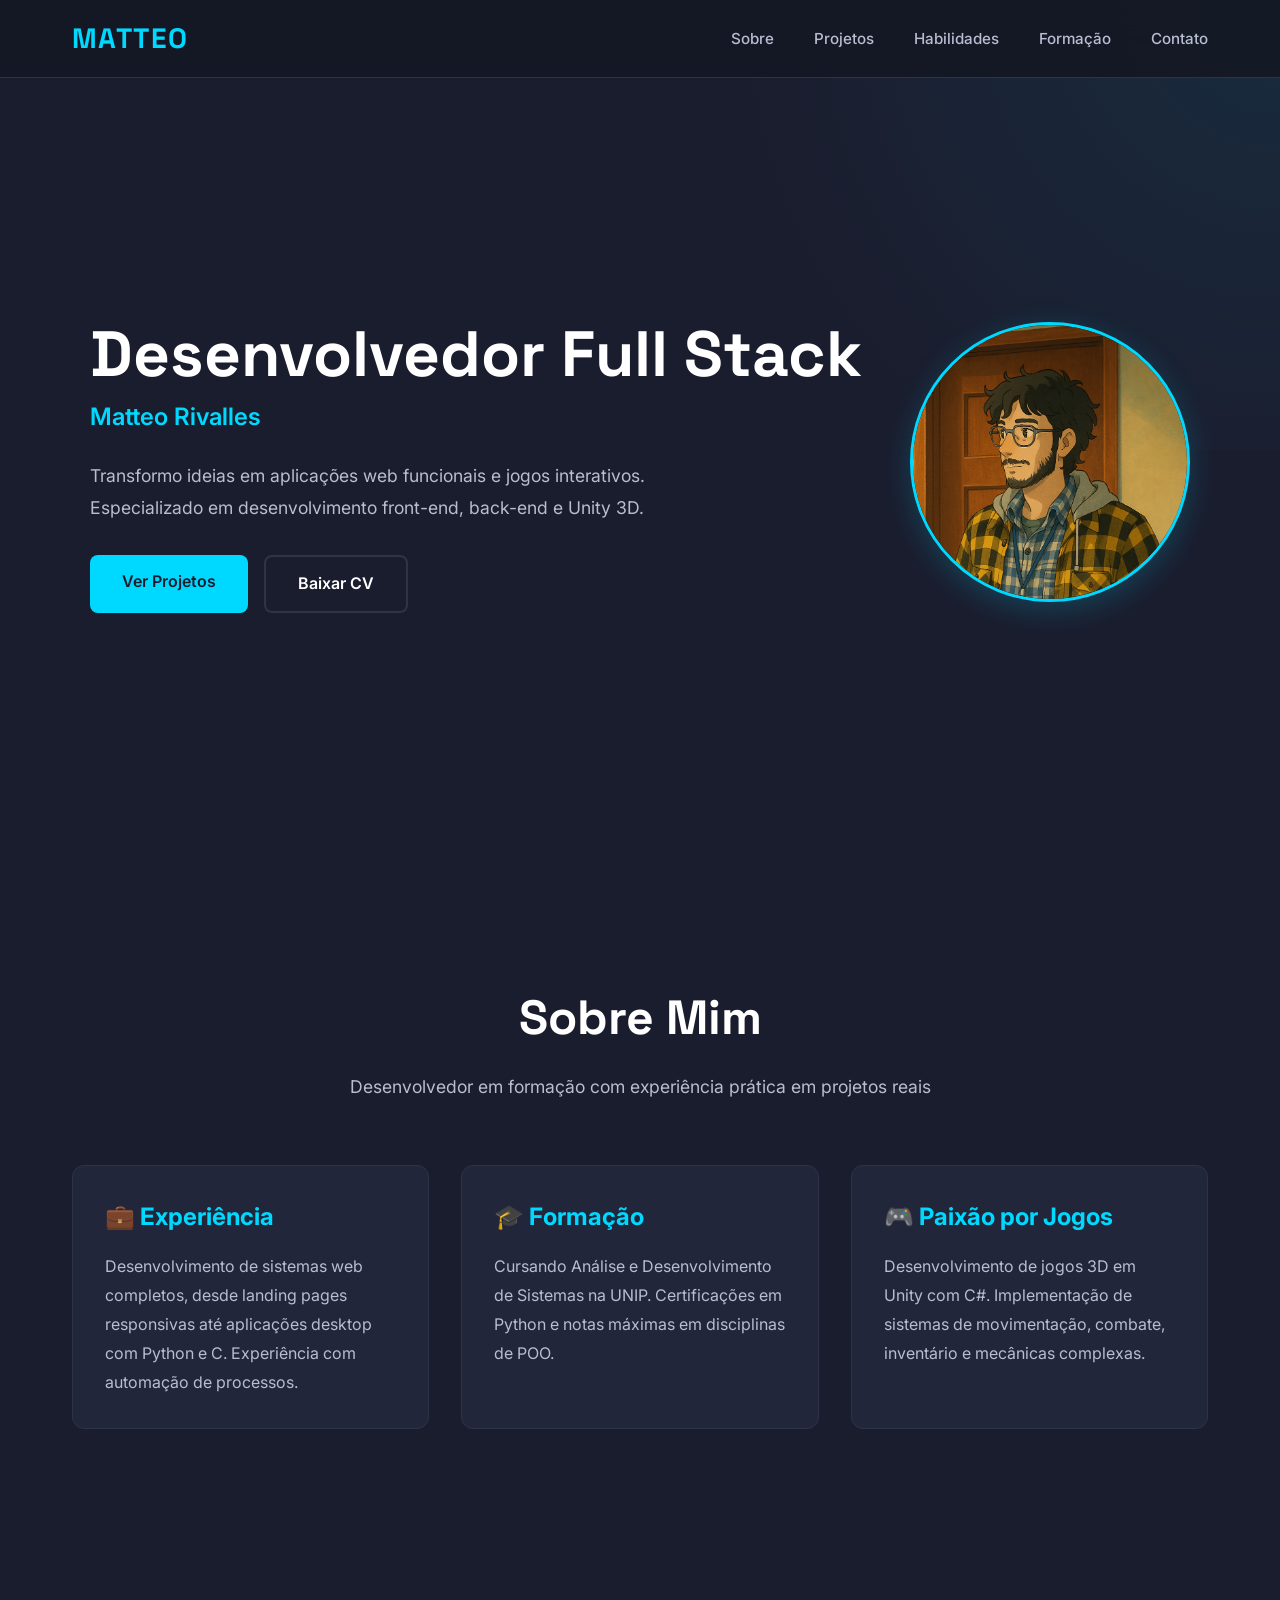
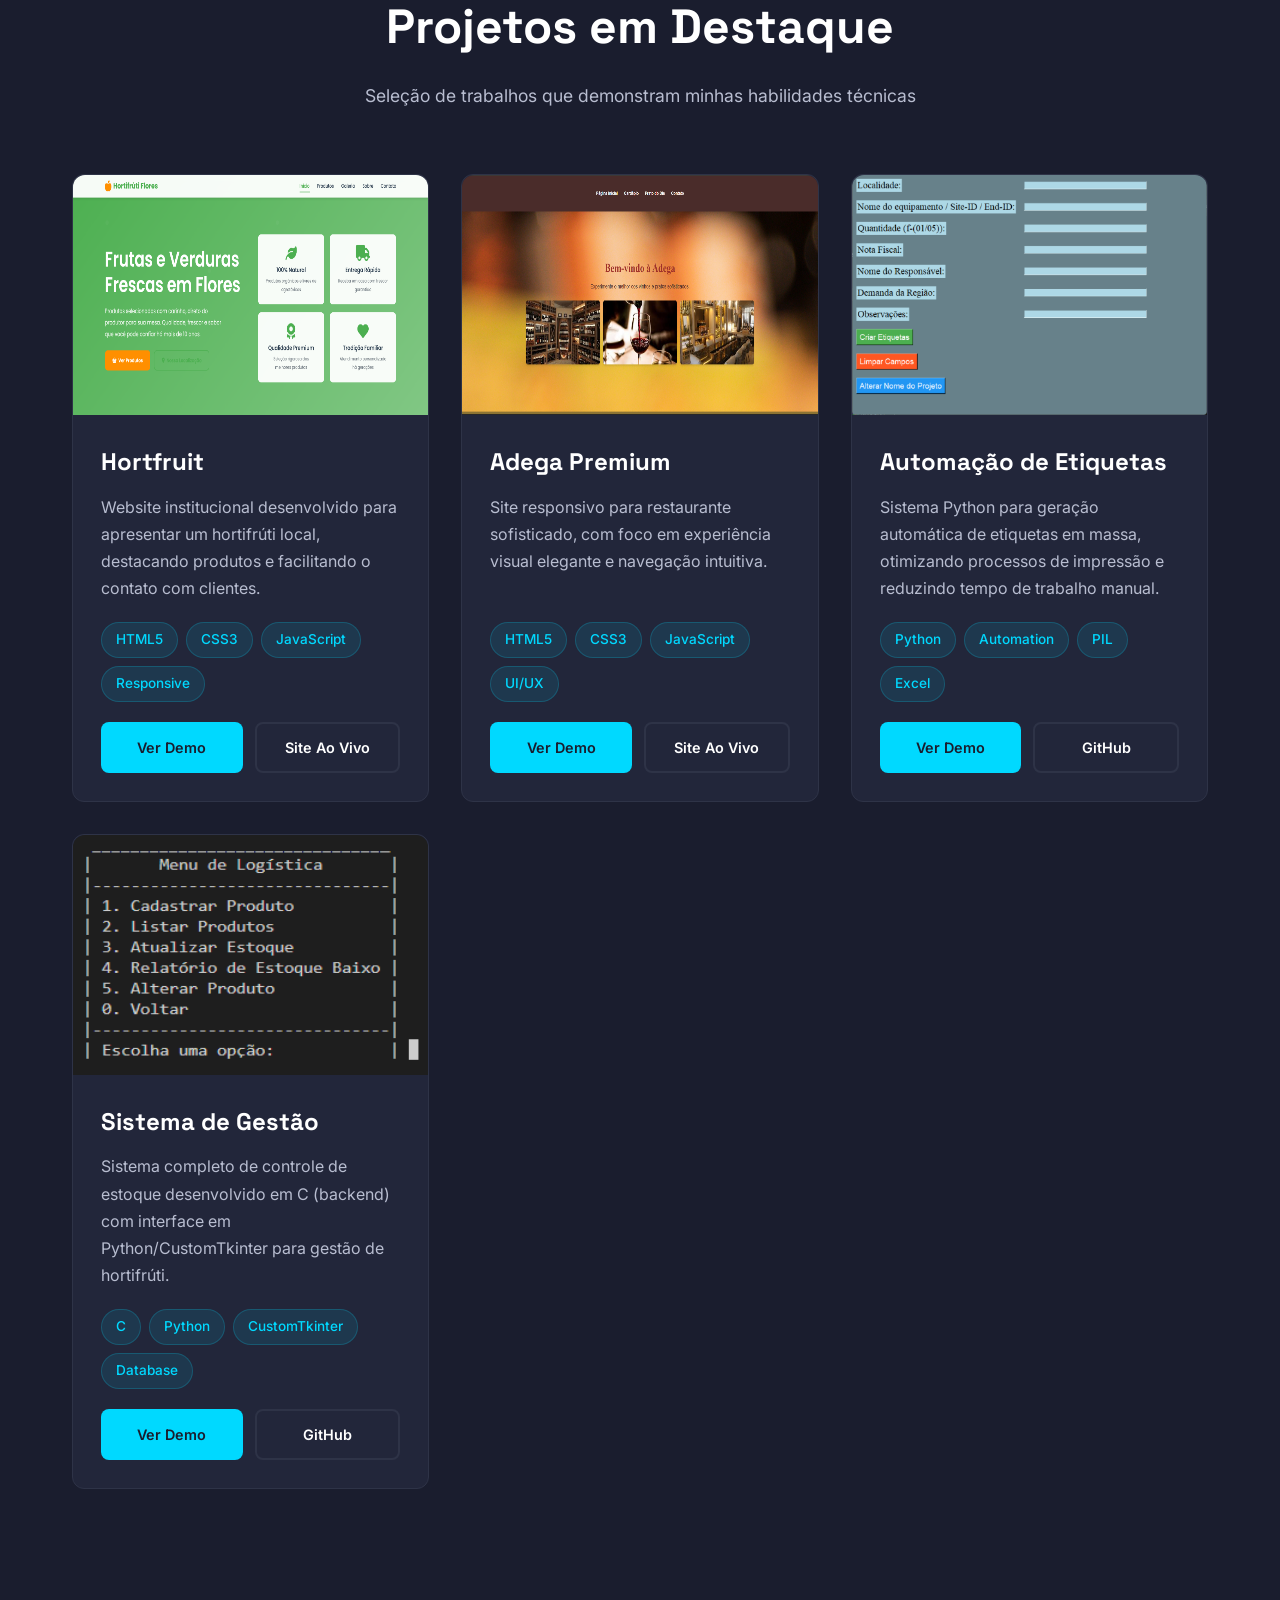
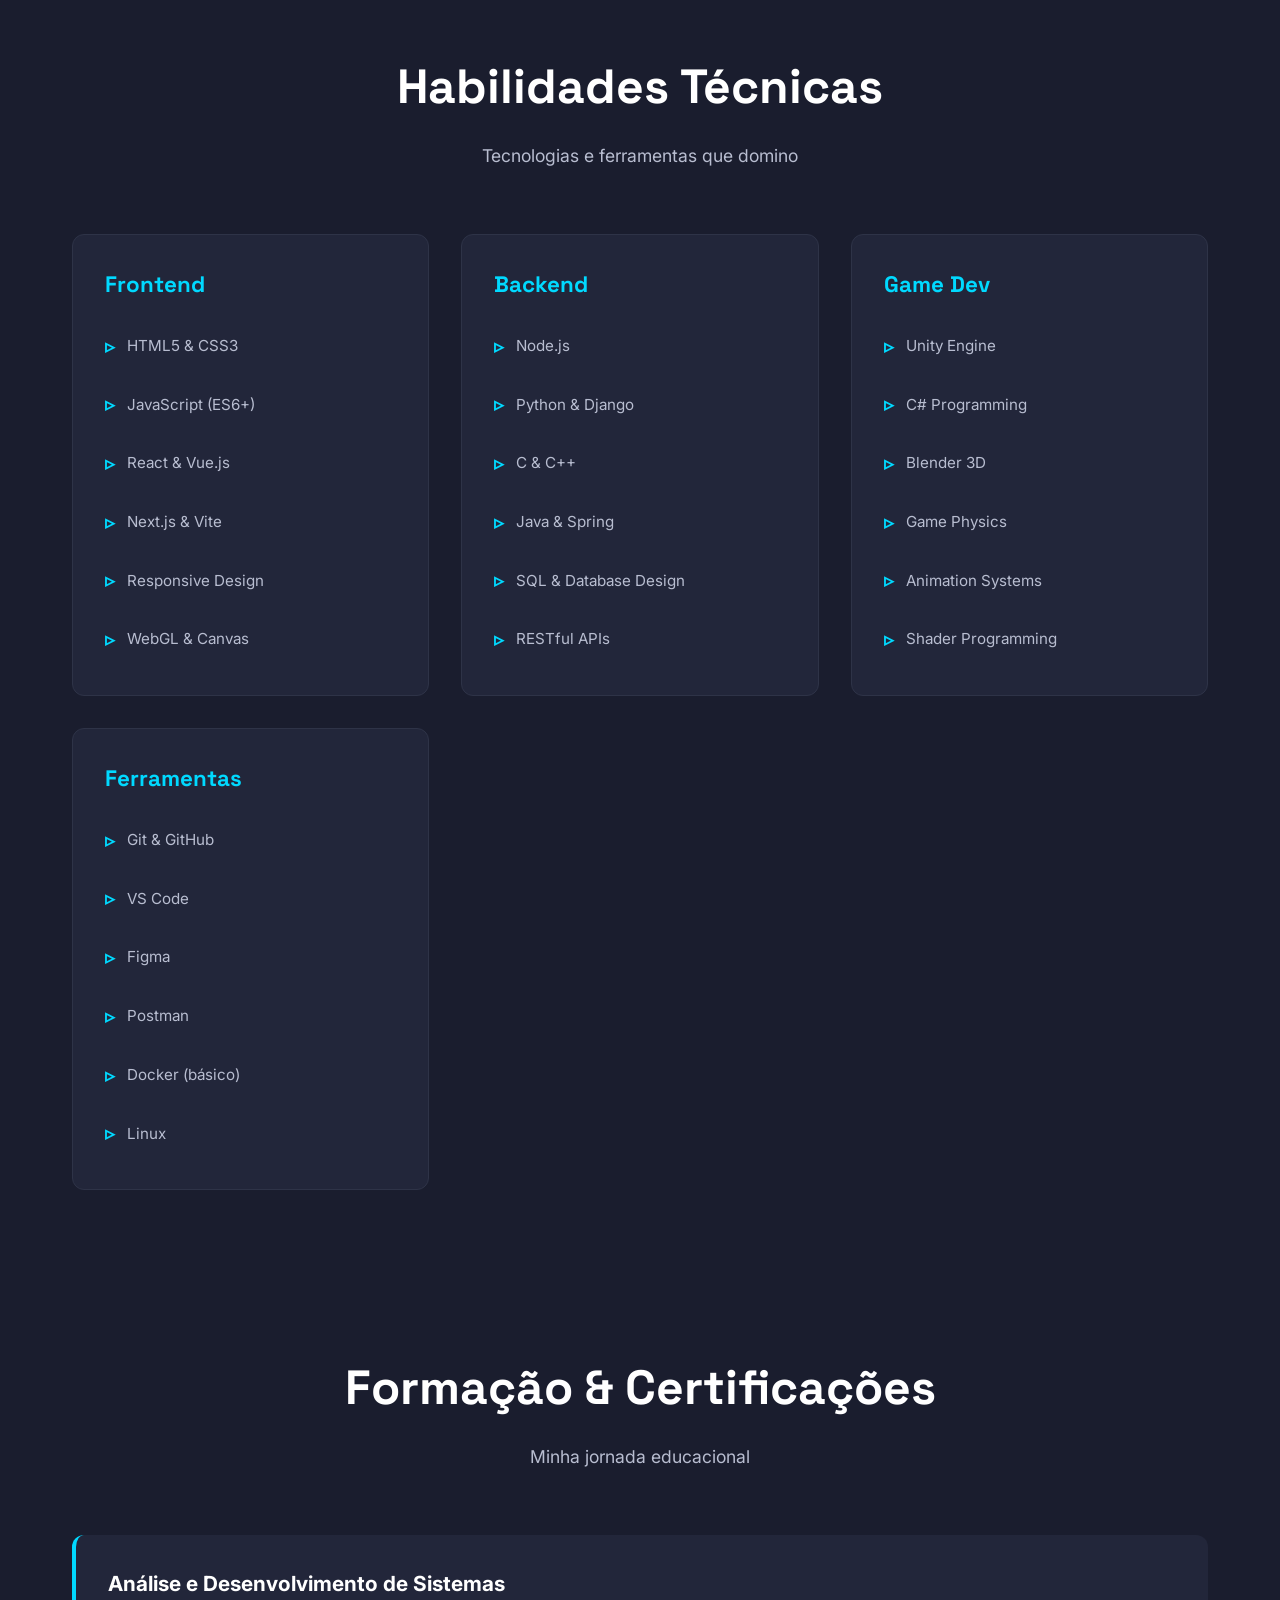
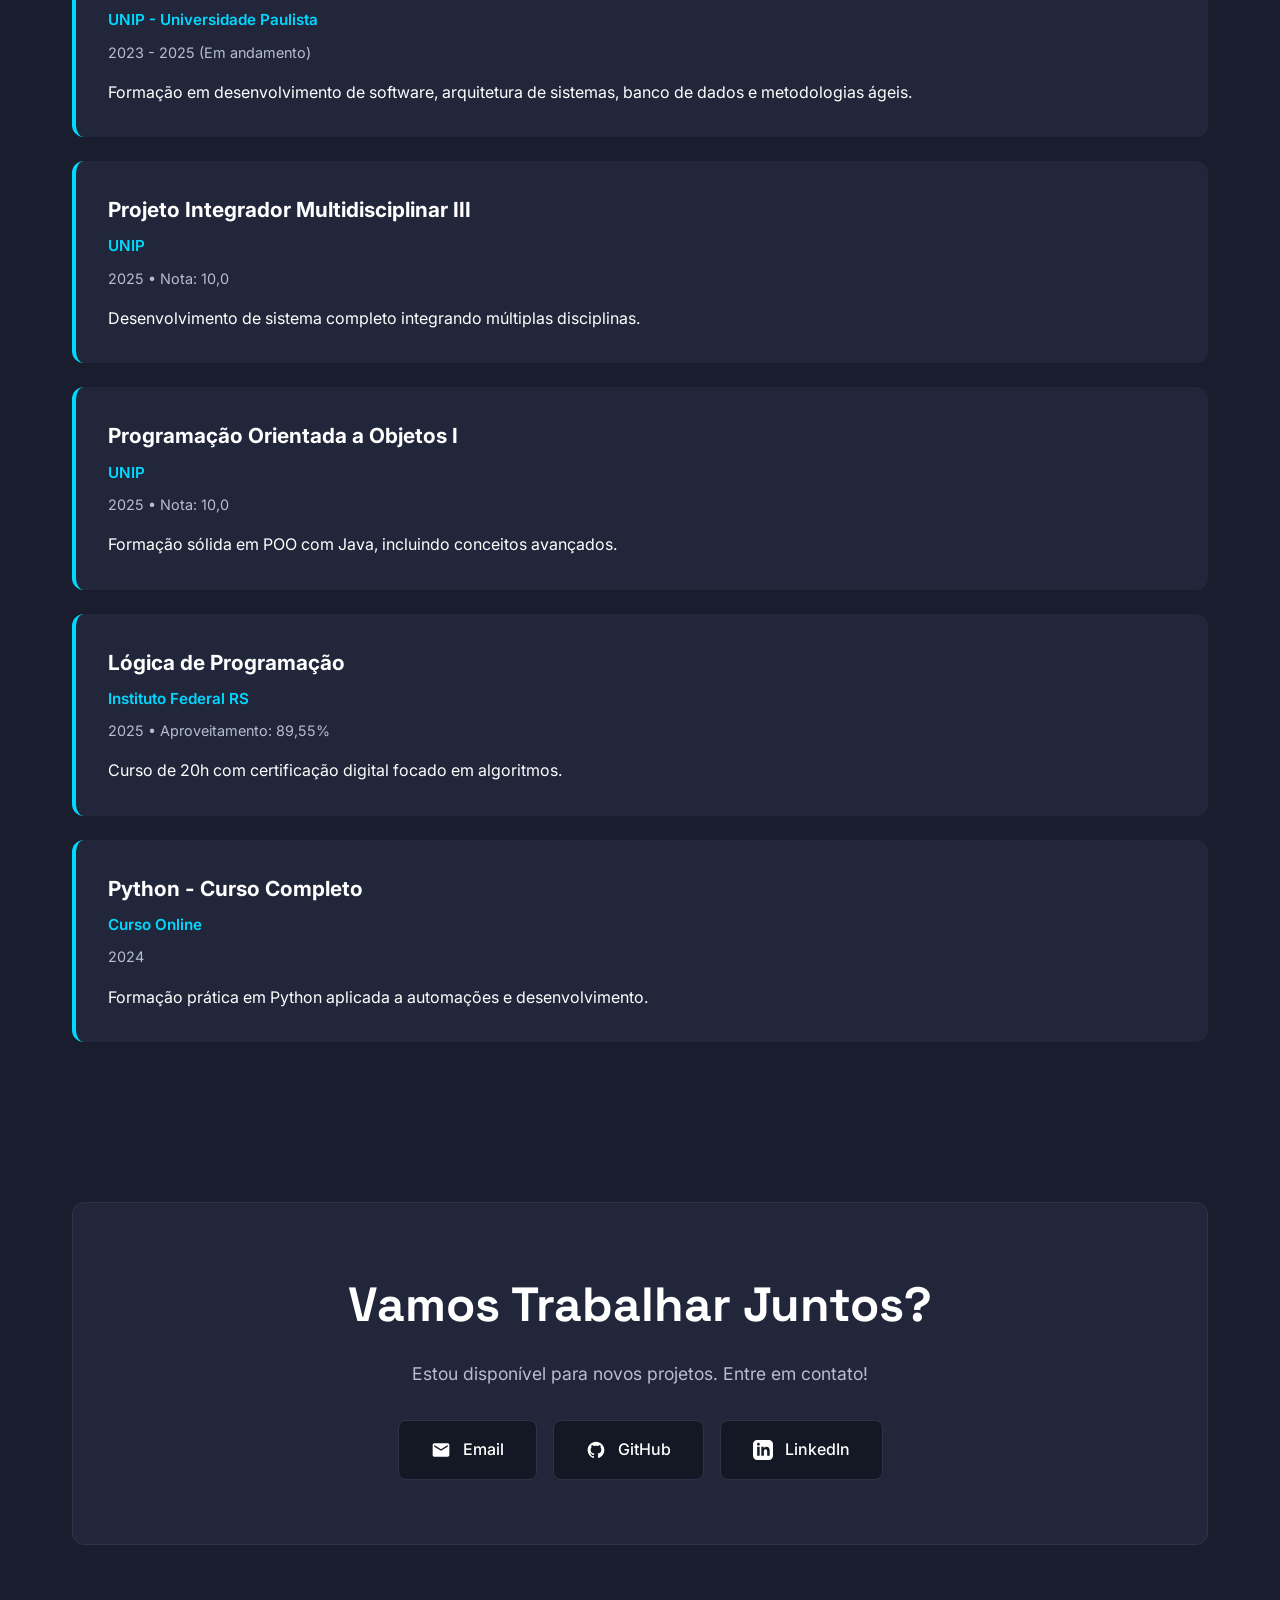
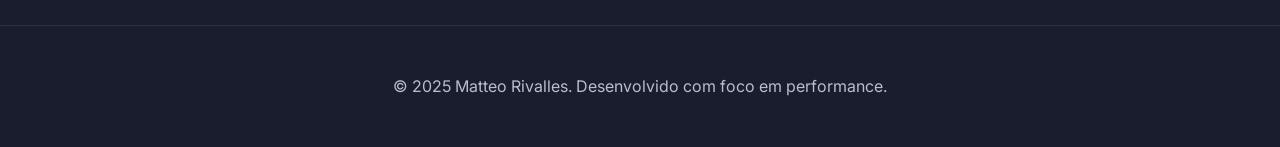
==== index-final.html @ 90902ded "Att Portfolio 1.0" ====
<!DOCTYPE html>
<html lang="pt-BR">
<head>
    <meta charset="UTF-8">
    <meta name="viewport" content="width=device-width, initial-scale=1.0">
    <meta name="description" content="Matteo Rivalles - Desenvolvedor Full Stack especializado em aplicações web e jogos Unity.">
    <title>Matteo | Portfólio</title>

    <!-- Open Graph -->
    <meta property="og:title" content="Matteo Rivalles | Portfólio">
    <meta property="og:description" content="Desenvolvedor Full Stack especializado em aplicações web e jogos Unity.">
    <meta property="og:image" content="https://srrivalles.github.io/Meu_Portfolio/foto_matt.jpg">
    <meta property="og:url" content="https://srrivalles.github.io/Meu_Portfolio/">
    <meta property="og:type" content="website">

    <!-- CSS -->
    <link rel="stylesheet" href="styles-hybrid.css">
</head>

<body>
    <!-- NAVBAR -->
    <header class="navbar">
        <div class="navbar-inner">
            <a href="#" class="logo">MATTEO</a>

            <nav>
                <ul class="nav-links">
                    <li><a href="#sobre" class="nav-link">Sobre</a></li>
                    <li><a href="#projetos" class="nav-link">Projetos</a></li>
                    <li><a href="#habilidades" class="nav-link">Habilidades</a></li>
                    <li><a href="#formacao" class="nav-link">Formação</a></li>
                    <li><a href="#contato" class="nav-link">Contato</a></li>
                </ul>
            </nav>

            <button class="menu-toggle" aria-label="Abrir menu">
                <svg viewBox="0 0 24 24">
                    <path d="M3,6H21V8H3V6M3,11H21V13H3V11M3,16H21V18H3V16Z" fill="currentColor"/>
                </svg>
            </button>
        </div>
    </header>

    <!-- HERO -->
    <section class="hero">
        <div class="hero-content">
            <div class="hero-text">
                <h1>Desenvolvedor Full Stack</h1>
                <p class="hero-subtitle">Matteo Rivalles</p>
                <p class="hero-description">
                    Transformo ideias em aplicações web funcionais e jogos interativos. 
                    Especializado em desenvolvimento front-end, back-end e Unity 3D.
                </p>
                <div class="hero-buttons">
                    <a href="#projetos" class="btn btn-primary">Ver Projetos</a>
                    <a href="./Curriculo-Matteo-Dev-Web.pdf" download class="btn btn-secondary">Baixar CV</a>
                </div>
            </div>
            <div class="hero-image">
                <img src="./SG-IMG-MATTEO.png" alt="Matteo Rivalles">
            </div>
        </div>
    </section>

    <!-- SOBRE -->
    <section id="sobre" class="section">
        <div class="section-header">
            <h2 class="section-title">Sobre Mim</h2>
            <p class="section-subtitle">
                Desenvolvedor em formação com experiência prática em projetos reais
            </p>
        </div>

        <div class="about-content">
            <div class="about-card reveal">
                <h3>💼 Experiência</h3>
                <p>
                    Desenvolvimento de sistemas web completos, desde landing pages responsivas 
                    até aplicações desktop com Python e C. Experiência com automação de processos.
                </p>
            </div>

            <div class="about-card reveal">
                <h3>🎓 Formação</h3>
                <p>
                    Cursando Análise e Desenvolvimento de Sistemas na UNIP. 
                    Certificações em Python e notas máximas em disciplinas de POO.
                </p>
            </div>

            <div class="about-card reveal">
                <h3>🎮 Paixão por Jogos</h3>
                <p>
                    Desenvolvimento de jogos 3D em Unity com C#. Implementação de sistemas de 
                    movimentação, combate, inventário e mecânicas complexas.
                </p>
            </div>
        </div>
    </section>

    <!-- PROJETOS -->
    <section id="projetos" class="section">
        <div class="section-header">
            <h2 class="section-title">Projetos em Destaque</h2>
            <p class="section-subtitle">
                Seleção de trabalhos que demonstram minhas habilidades técnicas
            </p>
        </div>

        <div class="bento-grid">
            <!-- Projeto 1: Hortfruit -->
            <article class="project-card reveal">
                <div class="project-preview">
                    <img src="Modelo_Hortfruit.png" alt="Preview Hortfruit">
                </div>
                <div class="project-info">
                    <h3 class="project-title">Hortfruit</h3>
                    <p class="project-description">
                        Website institucional desenvolvido para apresentar um hortifrúti local, 
                        destacando produtos e facilitando o contato com clientes.
                    </p>
                    <div class="project-tags">
                        <span class="tag">HTML5</span>
                        <span class="tag">CSS3</span>
                        <span class="tag">JavaScript</span>
                        <span class="tag">Responsive</span>
                    </div>
                    <div class="project-links">
                        <button class="btn btn-primary preview-button" data-video="hortfruit-preview.mp4">
                            Ver Demo
                        </button>
                        <a href="https://srrivalles.github.io/Site-para-hortfruit/index.html" 
                           target="_blank" class="btn btn-secondary">
                            Site Ao Vivo
                        </a>
                    </div>
                </div>
            </article>

            <!-- Projeto 2: Adega -->
            <article class="project-card reveal">
                <div class="project-preview">
                    <img src="./Modelo_Adega.png" alt="Preview Adega">
                </div>
                <div class="project-info">
                    <h3 class="project-title">Adega Premium</h3>
                    <p class="project-description">
                        Site responsivo para restaurante sofisticado, com foco em experiência 
                        visual elegante e navegação intuitiva.
                    </p>
                    <div class="project-tags">
                        <span class="tag">HTML5</span>
                        <span class="tag">CSS3</span>
                        <span class="tag">JavaScript</span>
                        <span class="tag">UI/UX</span>
                    </div>
                    <div class="project-links">
                        <button class="btn btn-primary preview-button" data-video="adega-preview.mp4">
                            Ver Demo
                        </button>
                        <a href="https://srrivalles.github.io/Site-de-Adega/" 
                           target="_blank" class="btn btn-secondary">
                            Site Ao Vivo
                        </a>
                    </div>
                </div>
            </article>

            <!-- Projeto 3: Automação -->
            <article class="project-card reveal">
                <div class="project-preview">
                    <img src="./Modelo_Teste.png" alt="Preview Automação">
                </div>
                <div class="project-info">
                    <h3 class="project-title">Automação de Etiquetas</h3>
                    <p class="project-description">
                        Sistema Python para geração automática de etiquetas em massa, 
                        otimizando processos de impressão e reduzindo tempo de trabalho manual.
                    </p>
                    <div class="project-tags">
                        <span class="tag">Python</span>
                        <span class="tag">Automation</span>
                        <span class="tag">PIL</span>
                        <span class="tag">Excel</span>
                    </div>
                    <div class="project-links">
                        <button class="btn btn-primary preview-button" data-video="automacao-etiquetas.mp4">
                            Ver Demo
                        </button>
                        <a href="https://github.com/Srrivalles/Automacao_Etiqueitas" 
                           target="_blank" class="btn btn-secondary">
                            GitHub
                        </a>
                    </div>
                </div>
            </article>

            <!-- Projeto 4: Sistema -->
            <article class="project-card reveal">
                <div class="project-preview">
                    <img src="./Foto_Menu_Logistica.png" alt="Preview Sistema">
                </div>
                <div class="project-info">
                    <h3 class="project-title">Sistema de Gestão</h3>
                    <p class="project-description">
                        Sistema completo de controle de estoque desenvolvido em C (backend) 
                        com interface em Python/CustomTkinter para gestão de hortifrúti.
                    </p>
                    <div class="project-tags">
                        <span class="tag">C</span>
                        <span class="tag">Python</span>
                        <span class="tag">CustomTkinter</span>
                        <span class="tag">Database</span>
                    </div>
                    <div class="project-links">
                        <button class="btn btn-primary preview-button" data-video="sistema-hortfruit.mp4">
                            Ver Demo
                        </button>
                        <a href="https://github.com/Srrivalles/Pim-02" 
                           target="_blank" class="btn btn-secondary">
                            GitHub
                        </a>
                    </div>
                </div>
            </article>
        </div>
    </section>

    <!-- HABILIDADES -->
    <section id="habilidades" class="section">
        <div class="section-header">
            <h2 class="section-title">Habilidades Técnicas</h2>
            <p class="section-subtitle">
                Tecnologias e ferramentas que domino
            </p>
        </div>

        <div class="skills-grid">
            <div class="skill-card reveal">
                <h3>Frontend</h3>
                <ul class="skill-list">
                    <li>HTML5 & CSS3</li>
                    <li>JavaScript (ES6+)</li>
                    <li>React & Vue.js</li>
                    <li>Next.js & Vite</li>
                    <li>Responsive Design</li>
                    <li>WebGL & Canvas</li>
                </ul>
            </div>

            <div class="skill-card reveal">
                <h3>Backend</h3>
                <ul class="skill-list">
                    <li>Node.js</li>
                    <li>Python & Django</li>
                    <li>C & C++</li>
                    <li>Java & Spring</li>
                    <li>SQL & Database Design</li>
                    <li>RESTful APIs</li>
                </ul>
            </div>

            <div class="skill-card reveal">
                <h3>Game Dev</h3>
                <ul class="skill-list">
                    <li>Unity Engine</li>
                    <li>C# Programming</li>
                    <li>Blender 3D</li>
                    <li>Game Physics</li>
                    <li>Animation Systems</li>
                    <li>Shader Programming</li>
                </ul>
            </div>

            <div class="skill-card reveal">
                <h3>Ferramentas</h3>
                <ul class="skill-list">
                    <li>Git & GitHub</li>
                    <li>VS Code</li>
                    <li>Figma</li>
                    <li>Postman</li>
                    <li>Docker (básico)</li>
                    <li>Linux</li>
                </ul>
            </div>
        </div>
    </section>

    <!-- FORMAÇÃO -->
    <section id="formacao" class="section">
        <div class="section-header">
            <h2 class="section-title">Formação & Certificações</h2>
            <p class="section-subtitle">
                Minha jornada educacional
            </p>
        </div>

        <div class="timeline">
            <div class="timeline-item reveal">
                <h3>Análise e Desenvolvimento de Sistemas</h3>
                <p class="timeline-meta">UNIP - Universidade Paulista</p>
                <p class="timeline-date">2023 - 2025 (Em andamento)</p>
                <p>
                    Formação em desenvolvimento de software, arquitetura de sistemas, 
                    banco de dados e metodologias ágeis.
                </p>
            </div>

            <div class="timeline-item reveal">
                <h3>Projeto Integrador Multidisciplinar III</h3>
                <p class="timeline-meta">UNIP</p>
                <p class="timeline-date">2025 • Nota: 10,0</p>
                <p>
                    Desenvolvimento de sistema completo integrando múltiplas disciplinas.
                </p>
            </div>

            <div class="timeline-item reveal">
                <h3>Programação Orientada a Objetos I</h3>
                <p class="timeline-meta">UNIP</p>
                <p class="timeline-date">2025 • Nota: 10,0</p>
                <p>
                    Formação sólida em POO com Java, incluindo conceitos avançados.
                </p>
            </div>

            <div class="timeline-item reveal">
                <h3>Lógica de Programação</h3>
                <p class="timeline-meta">Instituto Federal RS</p>
                <p class="timeline-date">2025 • Aproveitamento: 89,55%</p>
                <p>
                    Curso de 20h com certificação digital focado em algoritmos.
                </p>
            </div>

            <div class="timeline-item reveal">
                <h3>Python - Curso Completo</h3>
                <p class="timeline-meta">Curso Online</p>
                <p class="timeline-date">2024</p>
                <p>
                    Formação prática em Python aplicada a automações e desenvolvimento.
                </p>
            </div>
        </div>
    </section>

    <!-- CONTATO -->
    <section id="contato" class="section">
        <div class="contact-section">
            <h2 class="section-title">Vamos Trabalhar Juntos?</h2>
            <p class="section-subtitle">
                Estou disponível para novos projetos. Entre em contato!
            </p>

            <div class="contact-links">
                <a href="mailto:matheuslimaandrade2102@gmail.com" class="contact-link">
                    <svg class="contact-icon" viewBox="0 0 24 24">
                        <path d="M20 4H4c-1.1 0-1.99.9-1.99 2L2 18c0 1.1.9 2 2 2h16c1.1 0 2-.9 2-2V6c0-1.1-.9-2-2-2zm0 4l-8 5-8-5V6l8 5 8-5v2z" fill="currentColor"/>
                    </svg>
                    Email
                </a>

                <a href="https://github.com/Srrivalles" target="_blank" class="contact-link">
                    <svg class="contact-icon" viewBox="0 0 24 24">
                        <path d="M12 2C6.477 2 2 6.477 2 12c0 4.418 2.865 8.166 6.839 9.489.5.092.682-.217.682-.482 0-.237-.008-.866-.013-1.699-2.782.603-3.369-1.342-3.369-1.342-.454-1.158-1.11-1.466-1.11-1.466-.908-.62.069-.608.069-.608 1.003.07 1.531 1.032 1.531 1.032.892 1.53 2.341 1.088 2.91.832.092-.647.35-1.088.636-1.338-2.22-.253-4.555-1.11-4.555-4.943 0-1.091.39-1.984 1.032-2.682-.103-.253-.447-1.27.098-2.646 0 0 .84-.269 2.75 1.026A9.564 9.564 0 0112 6.844c.85.004 1.705.115 2.504.337 1.909-1.295 2.747-1.026 2.747-1.026.547 1.376.203 2.394.1 2.646.642.698 1.03 1.591 1.03 2.682 0 3.842-2.337 4.687-4.565 4.93.359.309.678.919.678 1.852 0 1.335-.012 2.415-.012 2.741 0 .267.18.577.688.48C19.137 20.164 22 16.418 22 12c0-5.523-4.477-10-10-10z" fill="currentColor"/>
                    </svg>
                    GitHub
                </a>

                <a href="https://www.linkedin.com/in/matheus-andrade-835761174/" target="_blank" class="contact-link">
                    <svg class="contact-icon" viewBox="0 0 24 24">
                        <path d="M19 0H5a5 5 0 00-5 5v14a5 5 0 005 5h14a5 5 0 005-5V5a5 5 0 00-5-5zM8 19H5V8h3v11zM6.5 6.732c-.966 0-1.75-.79-1.75-1.764s.784-1.764 1.75-1.764 1.75.79 1.75 1.764-.784 1.764-1.75 1.764zM20 19h-3v-5.604c0-3.368-4-3.113-4 0V19h-3V8h3v1.765c1.396-2.586 7-2.777 7 2.476V19z" fill="currentColor"/>
                    </svg>
                    LinkedIn
                </a>
            </div>
        </div>
    </section>

    <!-- FOOTER -->
    <footer>
        <p>&copy; 2025 Matteo Rivalles. Desenvolvido com foco em performance.</p>
    </footer>

    <!-- BACK TO TOP -->
    <button id="back-to-top" aria-label="Voltar ao topo">↑</button>

    <!-- JAVASCRIPT -->
    <script src="script-simple.js"></script>
</body>
</html>
---- styles-hybrid.css ----
/* =================================
   PORTFÓLIO HÍBRIDO - DESIGN MELHORADO
   Mantém o dark theme mas modernizado
   ================================= */

@import url('https://fonts.googleapis.com/css2?family=Inter:wght@300;400;500;600;700;800;900&family=Space+Grotesk:wght@400;500;600;700&display=swap');

/* ==== VARIÁVEIS ==== */
:root {
  /* Cores - Dark Theme Moderno */
  --clr-bg-primary: #1a1d2e;
  --clr-bg-secondary: #141824;
  --clr-bg-card: #22263a;
  --clr-text-primary: #FFFFFF;
  --clr-text-secondary: #B8BDD0;
  --clr-accent: #00D9FF;
  --clr-accent-hover: #00B8D9;
  --clr-accent-alt: #FF1D8E;
  --clr-border: #2e3347;
  
  /* Tipografia */
  --font-main: 'Inter', -apple-system, sans-serif;
  --font-display: 'Space Grotesk', sans-serif;
  
  /* Espaçamento */
  --spacing-xs: 0.5rem;
  --spacing-sm: 1rem;
  --spacing-md: 2rem;
  --spacing-lg: 3rem;
  --spacing-xl: 4rem;
  
  /* Outros */
  --radius: 12px;
  --radius-sm: 8px;
  --transition: all 0.3s cubic-bezier(0.4, 0, 0.2, 1);
  --max-width: 1200px;
}

/* ==== RESET ==== */
* {
  margin: 0;
  padding: 0;
  box-sizing: border-box;
}

html {
  scroll-behavior: smooth;
  scroll-padding-top: 80px;
}

body {
  font-family: var(--font-main);
  background: var(--clr-bg-primary);
  color: var(--clr-text-primary);
  line-height: 1.6;
  overflow-x: hidden;
  -webkit-font-smoothing: antialiased;
}

/* ==== NAVBAR ==== */
.navbar {
  position: fixed;
  top: 0;
  width: 100%;
  background: rgba(20, 24, 36, 0.9);
  backdrop-filter: blur(20px);
  border-bottom: 1px solid var(--clr-border);
  z-index: 1000;
  transition: var(--transition);
}

.navbar.scrolled {
  background: rgba(20, 24, 36, 0.98);
  box-shadow: 0 4px 30px rgba(0, 0, 0, 0.3);
}

.navbar-inner {
  max-width: var(--max-width);
  margin: 0 auto;
  padding: 1rem 2rem;
  display: flex;
  justify-content: space-between;
  align-items: center;
}

.logo {
  font-family: var(--font-display);
  font-size: 1.75rem;
  font-weight: 800;
  text-decoration: none;
  color: var(--clr-accent);
  letter-spacing: 0.05em;
  transition: var(--transition);
}

.logo:hover {
  text-shadow: 0 0 20px rgba(0, 217, 255, 0.5);
}

.nav-links {
  display: flex;
  gap: 2.5rem;
  list-style: none;
}

.nav-link {
  text-decoration: none;
  color: var(--clr-text-secondary);
  font-weight: 500;
  font-size: 0.95rem;
  transition: var(--transition);
  position: relative;
}

.nav-link::after {
  content: '';
  position: absolute;
  bottom: -4px;
  left: 0;
  width: 0;
  height: 2px;
  background: var(--clr-accent);
  transition: var(--transition);
}

.nav-link:hover {
  color: var(--clr-text-primary);
}

.nav-link:hover::after {
  width: 100%;
}

.menu-toggle {
  display: none;
  background: none;
  border: none;
  cursor: pointer;
  padding: 0.5rem;
}

.menu-toggle svg {
  width: 28px;
  height: 28px;
  fill: var(--clr-text-primary);
}

/* ==== HERO ==== */
.hero {
  min-height: 100vh;
  display: flex;
  align-items: center;
  justify-content: center;
  padding: 6rem 2rem 4rem;
  position: relative;
  overflow: hidden;
}

/* Efeito de fundo sutil */
.hero::before {
  content: '';
  position: absolute;
  top: -50%;
  right: -50%;
  width: 100%;
  height: 100%;
  background: radial-gradient(circle, rgba(0, 217, 255, 0.08) 0%, transparent 70%);
  animation: pulse 8s ease-in-out infinite;
}

@keyframes pulse {
  0%, 100% { transform: scale(1); opacity: 0.5; }
  50% { transform: scale(1.1); opacity: 0.3; }
}

.hero-content {
  max-width: var(--max-width);
  display: grid;
  grid-template-columns: 1fr 280px;
  gap: 3rem;
  align-items: center;
  position: relative;
  z-index: 1;
}

.hero-text h1 {
  font-size: clamp(2.5rem, 5vw, 4.5rem);
  margin-bottom: 0.5rem;
  font-family: var(--font-display);
  line-height: 1.1;
}

.hero-subtitle {
  font-size: clamp(1.2rem, 2.5vw, 1.5rem);
  color: var(--clr-accent);
  font-weight: 600;
  margin-bottom: 1.5rem;
}

.hero-description {
  font-size: 1.1rem;
  line-height: 1.8;
  color: var(--clr-text-secondary);
  margin-bottom: 2rem;
  max-width: 600px;
}

.hero-buttons {
  display: flex;
  gap: 1rem;
  flex-wrap: wrap;
}

.btn {
  padding: 0.875rem 2rem;
  font-size: 1rem;
  font-weight: 600;
  text-decoration: none;
  border-radius: var(--radius-sm);
  transition: var(--transition);
  cursor: pointer;
  border: none;
  font-family: var(--font-main);
  display: inline-block;
}

.btn-primary {
  background: var(--clr-accent);
  color: var(--clr-bg-primary);
}

.btn-primary:hover {
  background: var(--clr-accent-hover);
  transform: translateY(-2px);
  box-shadow: 0 8px 25px rgba(0, 217, 255, 0.3);
}

.btn-secondary {
  background: transparent;
  color: var(--clr-text-primary);
  border: 2px solid var(--clr-border);
}

.btn-secondary:hover {
  border-color: var(--clr-accent);
  color: var(--clr-accent);
  box-shadow: 0 8px 25px rgba(0, 217, 255, 0.15);
}

.hero-image img {
  width: 100%;
  max-width: 280px;
  height: 280px;
  object-fit: cover;
  border-radius: 50%;
  border: 3px solid var(--clr-accent);
  transition: var(--transition);
  box-shadow: 0 8px 30px rgba(0, 217, 255, 0.2);
}

.hero-image img:hover {
  transform: scale(1.05);
  box-shadow: 0 12px 40px rgba(0, 217, 255, 0.4);
}

/* ==== SECTIONS ==== */
.section {
  padding: 5rem 2rem;
  max-width: var(--max-width);
  margin: 0 auto;
}

.section-header {
  text-align: center;
  margin-bottom: 4rem;
}

.section-title {
  font-size: clamp(2rem, 4vw, 3rem);
  margin-bottom: 1rem;
  font-family: var(--font-display);
}

.section-subtitle {
  color: var(--clr-text-secondary);
  font-size: 1.1rem;
  max-width: 700px;
  margin: 0 auto;
}

/* ==== PROJECTS ==== */
.bento-grid {
  display: grid;
  grid-template-columns: repeat(auto-fit, minmax(320px, 1fr));
  gap: 2rem;
}

.project-card {
  background: var(--clr-bg-card);
  border-radius: var(--radius);
  border: 1px solid var(--clr-border);
  overflow: visible;
  transition: var(--transition);
  display: flex;
  flex-direction: column;
}

.project-card:hover .project-preview img {
  transform: scale(1.05);
  transition: transform 0.3s ease;
}

.project-preview {
  width: 100%;
  height: 240px;
  background: var(--clr-bg-secondary);
  position: relative;
  overflow: hidden;
  border-radius: var(--radius) var(--radius) 0 0;
}

.project-preview img{
  width: 100%;
  height: 100%;
}

.project-info {
  padding: 1.75rem;
  flex: 1;
  display: flex;
  flex-direction: column;
}

.project-title {
  font-size: 1.5rem;
  margin-bottom: 0.75rem;
  color: var(--clr-text-primary);
  font-family: var(--font-display);
}

.project-description {
  color: var(--clr-text-secondary);
  margin-bottom: 1.25rem;
  flex: 1;
  line-height: 1.7;
}

.project-tags {
  display: flex;
  flex-wrap: wrap;
  gap: 0.5rem;
  margin-bottom: 1.25rem;
}

.tag {
  padding: 0.375rem 0.875rem;
  background: rgba(0, 217, 255, 0.1);
  color: var(--clr-accent);
  border-radius: 50px;
  font-size: 0.85rem;
  font-weight: 500;
  border: 1px solid rgba(0, 217, 255, 0.2);
}

.project-links {
  display: flex;
  gap: 0.75rem;
  flex-wrap: wrap;
}

.project-links .btn {
  padding: 0.75rem 1.5rem;
  font-size: 0.9rem;
  flex: 1;
  min-width: 120px;
  text-align: center;
}

/* ==== SKILLS ==== */
.skills-grid {
  display: grid;
  grid-template-columns: repeat(auto-fit, minmax(280px, 1fr));
  gap: 2rem;
}

.skill-card {
  background: var(--clr-bg-card);
  padding: 2rem;
  border-radius: var(--radius);
  border: 1px solid var(--clr-border);
  transition: var(--transition);
}

.skill-card:hover {
  border-color: var(--clr-accent);
  transform: translateY(-4px);
  box-shadow: 0 8px 30px rgba(0, 217, 255, 0.1);
}

.skill-card h3 {
  font-size: 1.4rem;
  margin-bottom: 1.25rem;
  color: var(--clr-accent);
  font-family: var(--font-display);
}

.skill-list {
  list-style: none;
  display: flex;
  flex-direction: column;
  gap: 0.75rem;
}

.skill-list li {
  padding: 0.5rem 0;
  color: var(--clr-text-secondary);
  display: flex;
  align-items: center;
  gap: 0.75rem;
  font-size: 0.95rem;
}

.skill-list li::before {
  content: '▹';
  color: var(--clr-accent);
  font-size: 1.2rem;
  font-weight: bold;
}

/* ==== ABOUT ==== */
.about-content {
  display: grid;
  grid-template-columns: repeat(auto-fit, minmax(300px, 1fr));
  gap: 2rem;
}

.about-card {
  background: var(--clr-bg-card);
  padding: 2rem;
  border-radius: var(--radius);
  border: 1px solid var(--clr-border);
  transition: var(--transition);
}

.about-card:hover {
  border-color: var(--clr-accent);
  transform: translateY(-4px);
}

.about-card h3 {
  font-size: 1.5rem;
  margin-bottom: 1rem;
  color: var(--clr-accent);
}

.about-card p {
  color: var(--clr-text-secondary);
  line-height: 1.8;
}

/* ==== TIMELINE ==== */
.timeline {
  display: flex;
  flex-direction: column;
  gap: 1.5rem;
}

.timeline-item {
  background: var(--clr-bg-card);
  padding: 2rem;
  border-radius: var(--radius);
  border-left: 4px solid var(--clr-accent);
  transition: var(--transition);
}

.timeline-item:hover {
  transform: translateX(8px);
  box-shadow: 0 8px 30px rgba(0, 217, 255, 0.1);
}

.timeline-item h3 {
  font-size: 1.3rem;
  margin-bottom: 0.5rem;
}

.timeline-meta {
  color: var(--clr-accent);
  font-size: 0.95rem;
  font-weight: 600;
  margin-bottom: 0.5rem;
}

.timeline-date {
  color: var(--clr-text-secondary);
  font-size: 0.9rem;
  margin-bottom: 1rem;
}

/* ==== CONTACT ==== */
.contact-section {
  background: var(--clr-bg-card);
  border-radius: var(--radius);
  padding: 4rem 2rem;
  text-align: center;
  border: 1px solid var(--clr-border);
}

.contact-links {
  display: flex;
  justify-content: center;
  gap: 1rem;
  flex-wrap: wrap;
  margin-top: 2rem;
}

.contact-link {
  display: inline-flex;
  align-items: center;
  gap: 0.75rem;
  padding: 1rem 2rem;
  background: var(--clr-bg-secondary);
  border: 1px solid var(--clr-border);
  border-radius: var(--radius-sm);
  color: var(--clr-text-primary);
  text-decoration: none;
  transition: var(--transition);
  font-weight: 500;
}

.contact-link:hover {
  border-color: var(--clr-accent);
  background: rgba(0, 217, 255, 0.05);
  transform: translateY(-2px);
  box-shadow: 0 8px 25px rgba(0, 217, 255, 0.15);
}

.contact-icon {
  width: 20px;
  height: 20px;
  fill: var(--clr-accent);
}

/* ==== FOOTER ==== */
footer {
  text-align: center;
  padding: 3rem 2rem;
  border-top: 1px solid var(--clr-border);
  color: var(--clr-text-secondary);
}

/* ==== BACK TO TOP ==== */
#back-to-top {
  position: fixed;
  bottom: 30px;
  right: 30px;
  width: 50px;
  height: 50px;
  background: var(--clr-accent);
  border: none;
  border-radius: 50%;
  color: var(--clr-bg-primary);
  font-size: 1.5rem;
  cursor: pointer;
  opacity: 0;
  visibility: hidden;
  transition: var(--transition);
  z-index: 999;
  display: flex;
  align-items: center;
  justify-content: center;
  box-shadow: 0 4px 20px rgba(0, 217, 255, 0.3);
}

#back-to-top.visible {
  opacity: 1;
  visibility: visible;
}

#back-to-top:hover {
  background: var(--clr-accent-hover);
  transform: translateY(-4px);
  box-shadow: 0 8px 30px rgba(0, 217, 255, 0.5);
}

/* ==== VIDEO MODAL ==== */
.video-modal-overlay {
  position: fixed;
  top: 0;
  left: 0;
  width: 100%;
  height: 100%;
  background: rgba(0, 0, 0, 0.95);
  display: flex;
  align-items: center;
  justify-content: center;
  z-index: 2000;
  opacity: 0;
  visibility: hidden;
  transition: var(--transition);
}

.video-modal-overlay.active {
  opacity: 1;
  visibility: visible;
}

.video-modal-content {
  position: relative;
  max-width: 90%;
  max-height: 90vh;
}

.video-modal-content video {
  width: 100%;
  height: auto;
  border-radius: var(--radius);
  border: 2px solid var(--clr-accent);
}

.close-button {
  position: absolute;
  top: -50px;
  right: 0;
  background: var(--clr-accent);
  border: none;
  width: 40px;
  height: 40px;
  border-radius: 50%;
  color: var(--clr-bg-primary);
  font-size: 1.5rem;
  cursor: pointer;
  transition: var(--transition);
}

.close-button:hover {
  background: var(--clr-accent-hover);
  transform: rotate(90deg);
}

/* ==== SCROLL REVEAL ==== */
.reveal {
  opacity: 0;
  transform: translateY(30px);
  transition: all 0.6s ease-out;
}

.reveal.revealed {
  opacity: 1;
  transform: translateY(0);
}

/* ==== RESPONSIVE ==== */
@media (max-width: 768px) {
  .nav-links {
    display: none;
    position: absolute;
    top: 100%;
    left: 0;
    right: 0;
    background: rgba(20, 24, 36, 0.98);
    flex-direction: column;
    padding: 1.5rem;
    gap: 1rem;
    border-bottom: 1px solid var(--clr-border);
  }
  
  .nav-links.active {
    display: flex;
  }
  
  .menu-toggle {
    display: block;
  }
  
  .hero-content {
    grid-template-columns: 1fr;
    text-align: center;
    gap: 2rem;
  }
  
  .hero-image {
    order: -1;
  }
  
  .hero-image img {
    max-width: 220px;
    height: 220px;
    margin: 0 auto;
  }
  
  .hero-buttons {
    justify-content: center;
  }
  
  .bento-grid {
    grid-template-columns: 1fr;
  }
  
  .contact-links {
    flex-direction: column;
  }
  
  .contact-link {
    width: 100%;
    max-width: 400px;
    margin: 0 auto;
  }
}
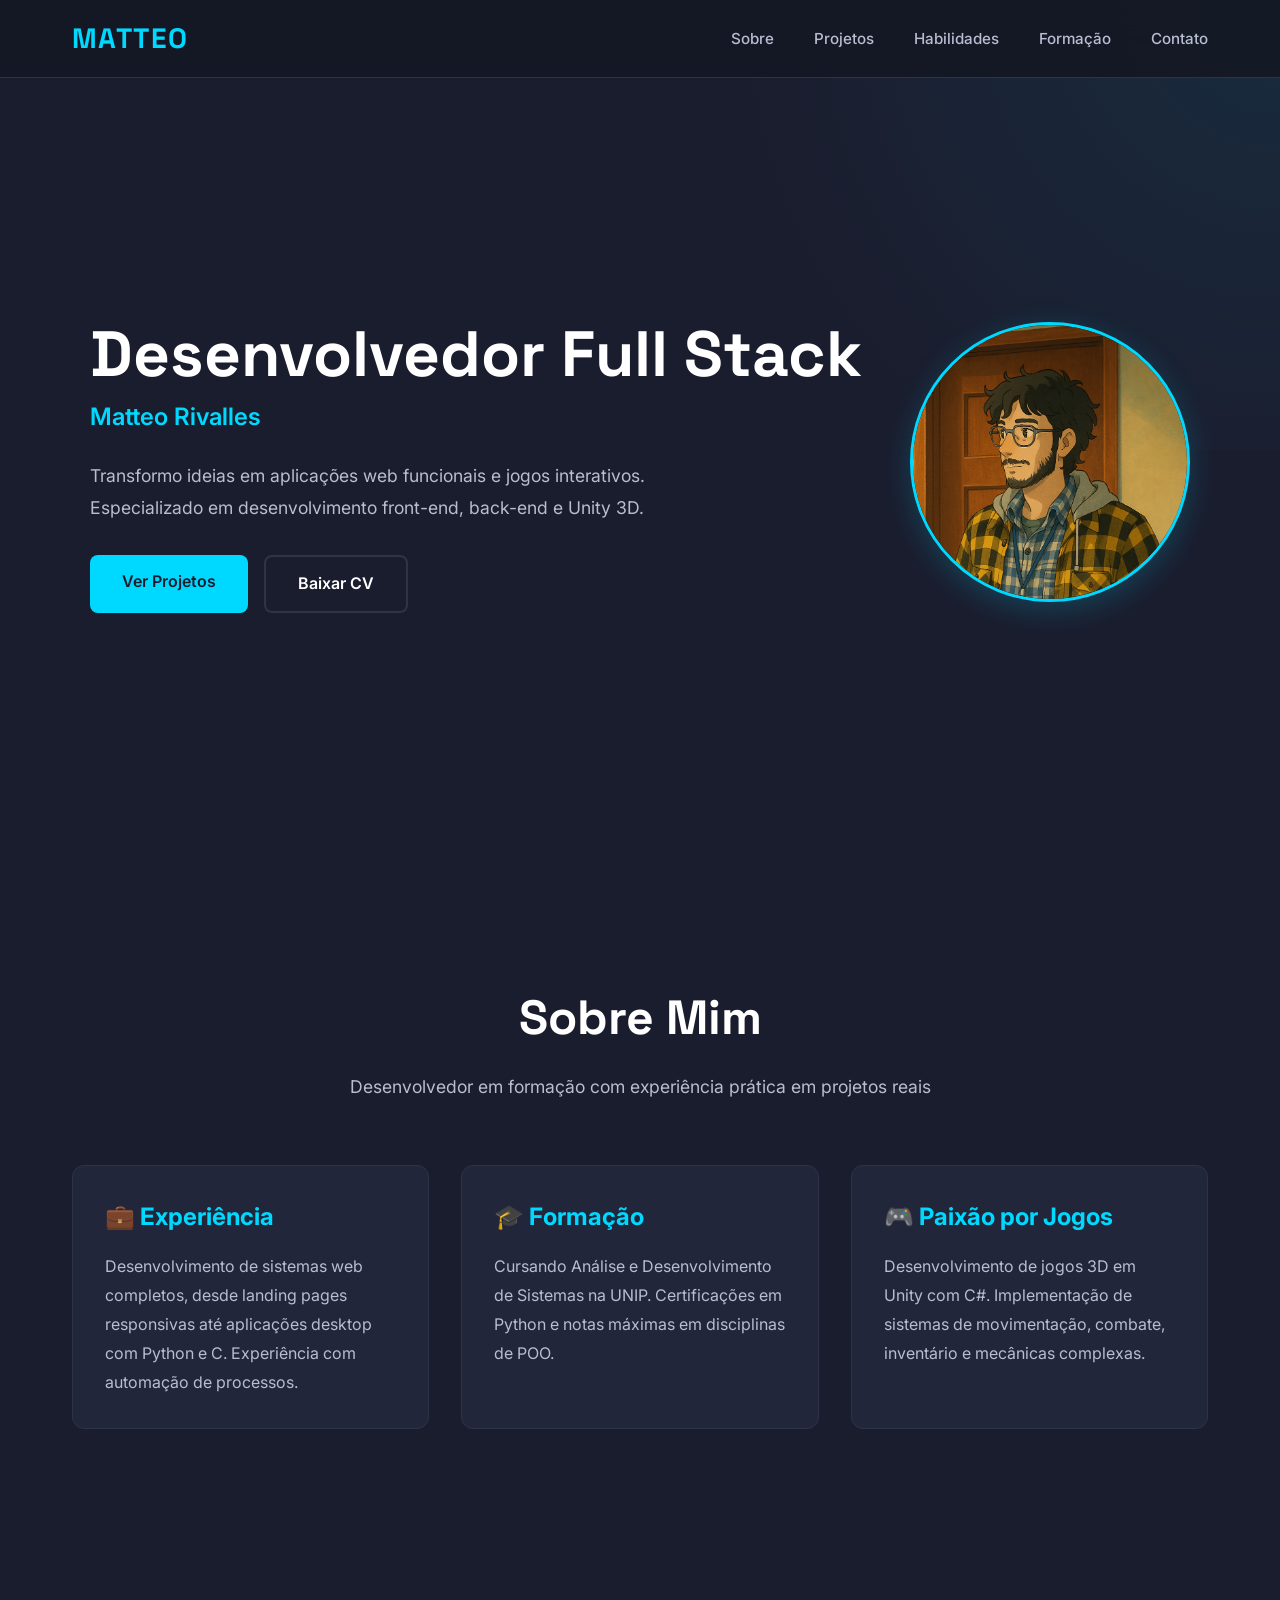
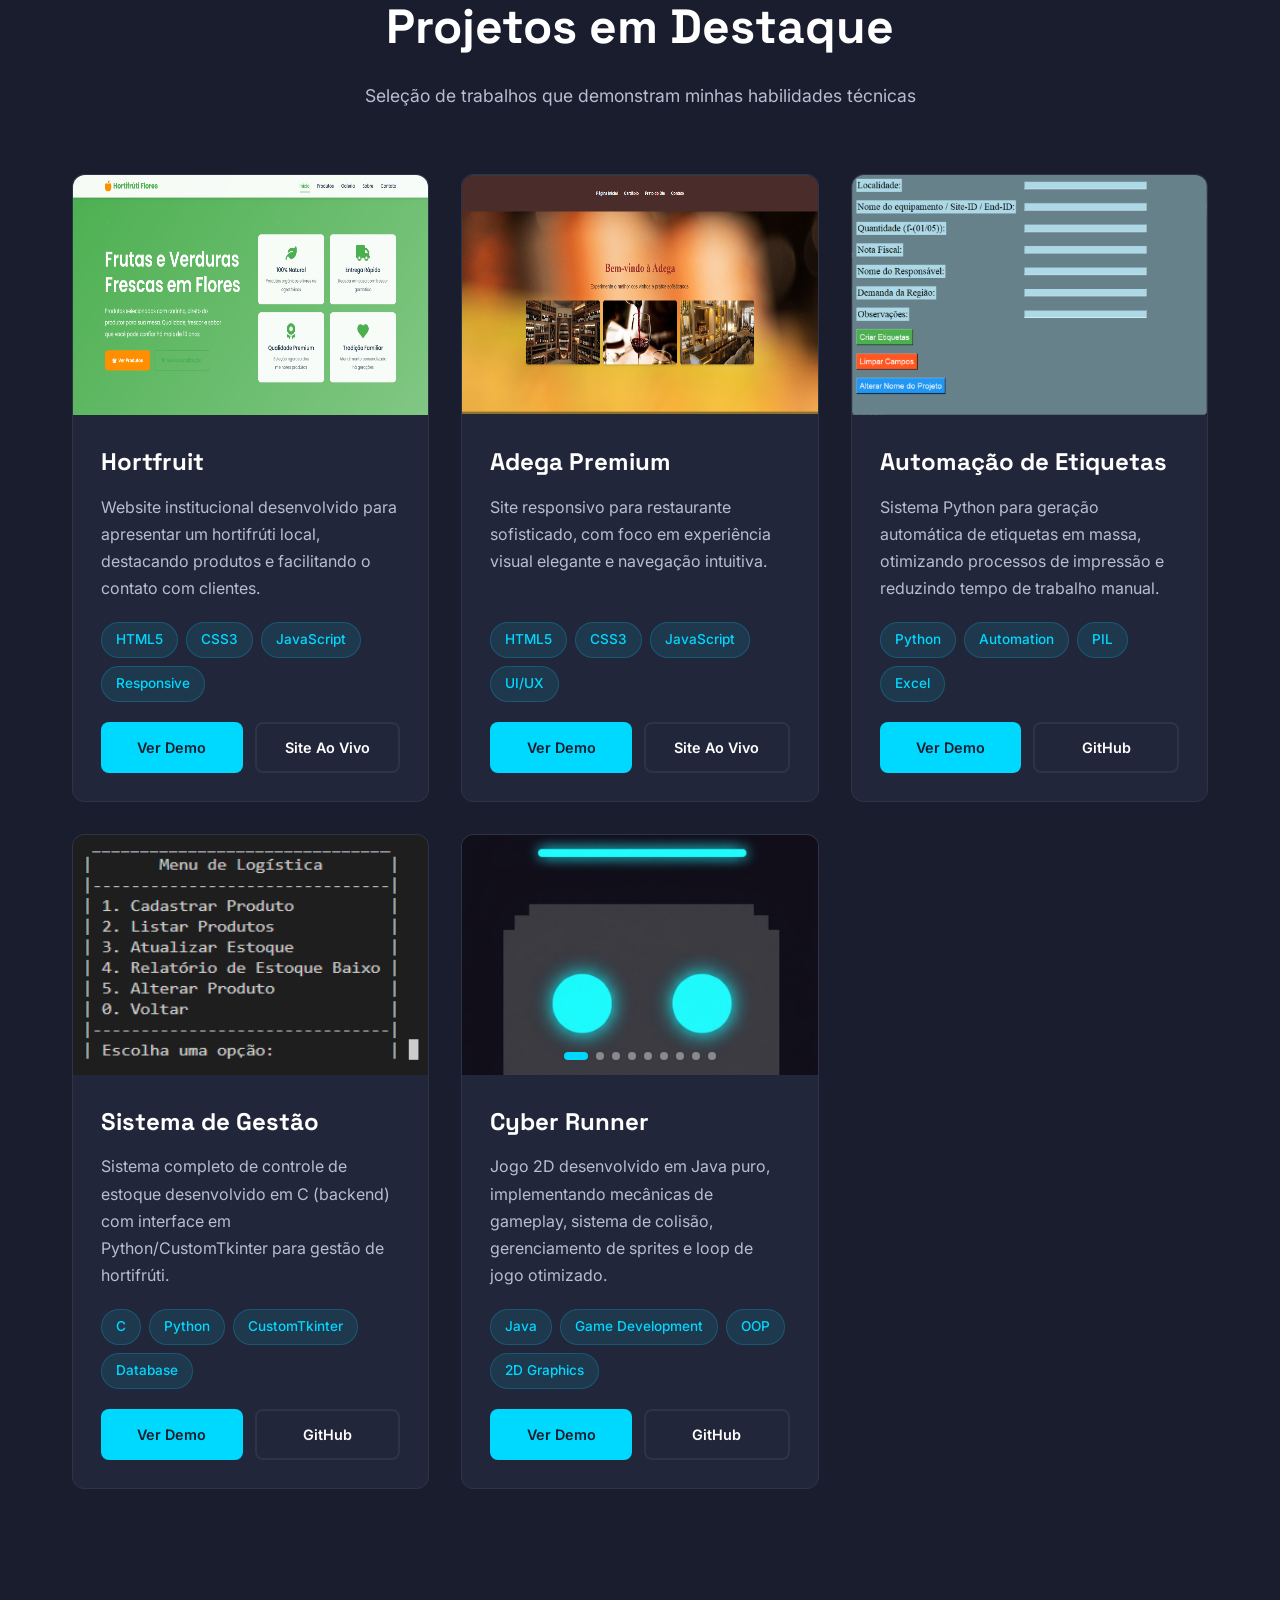
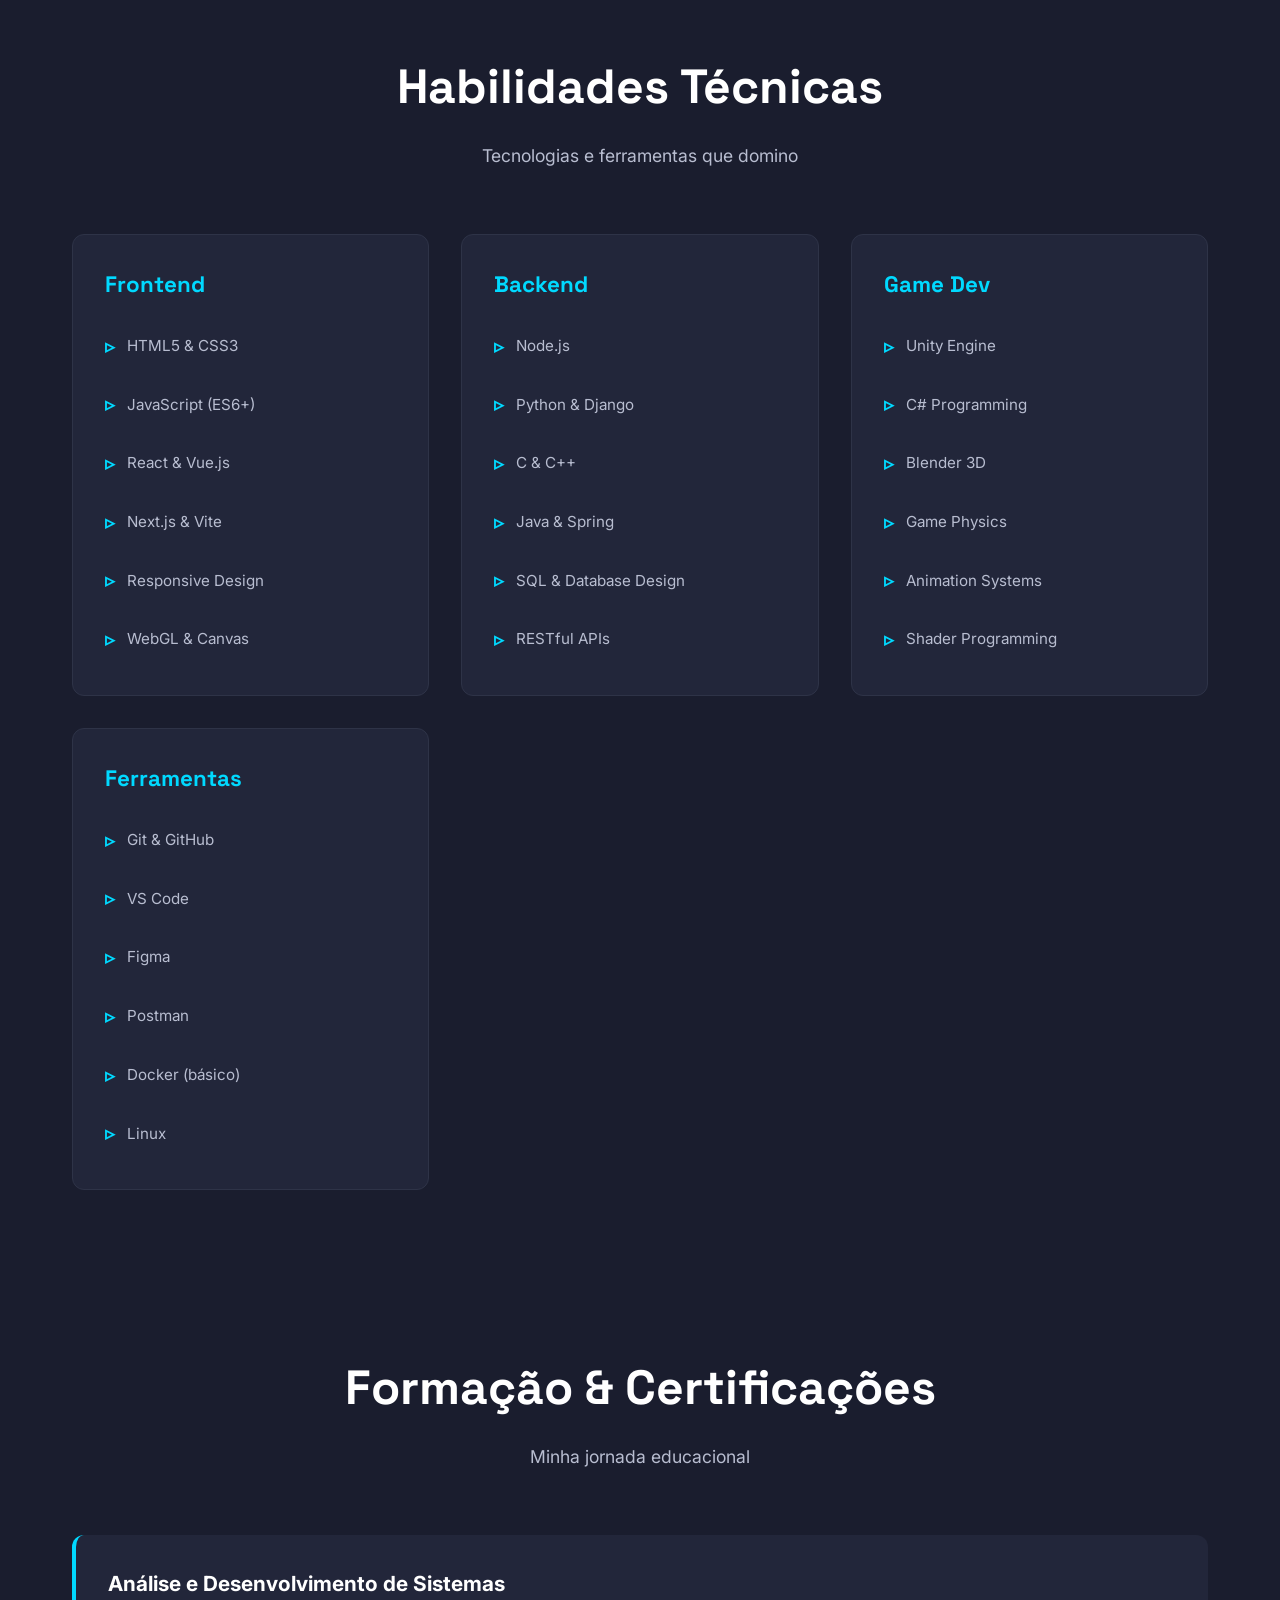
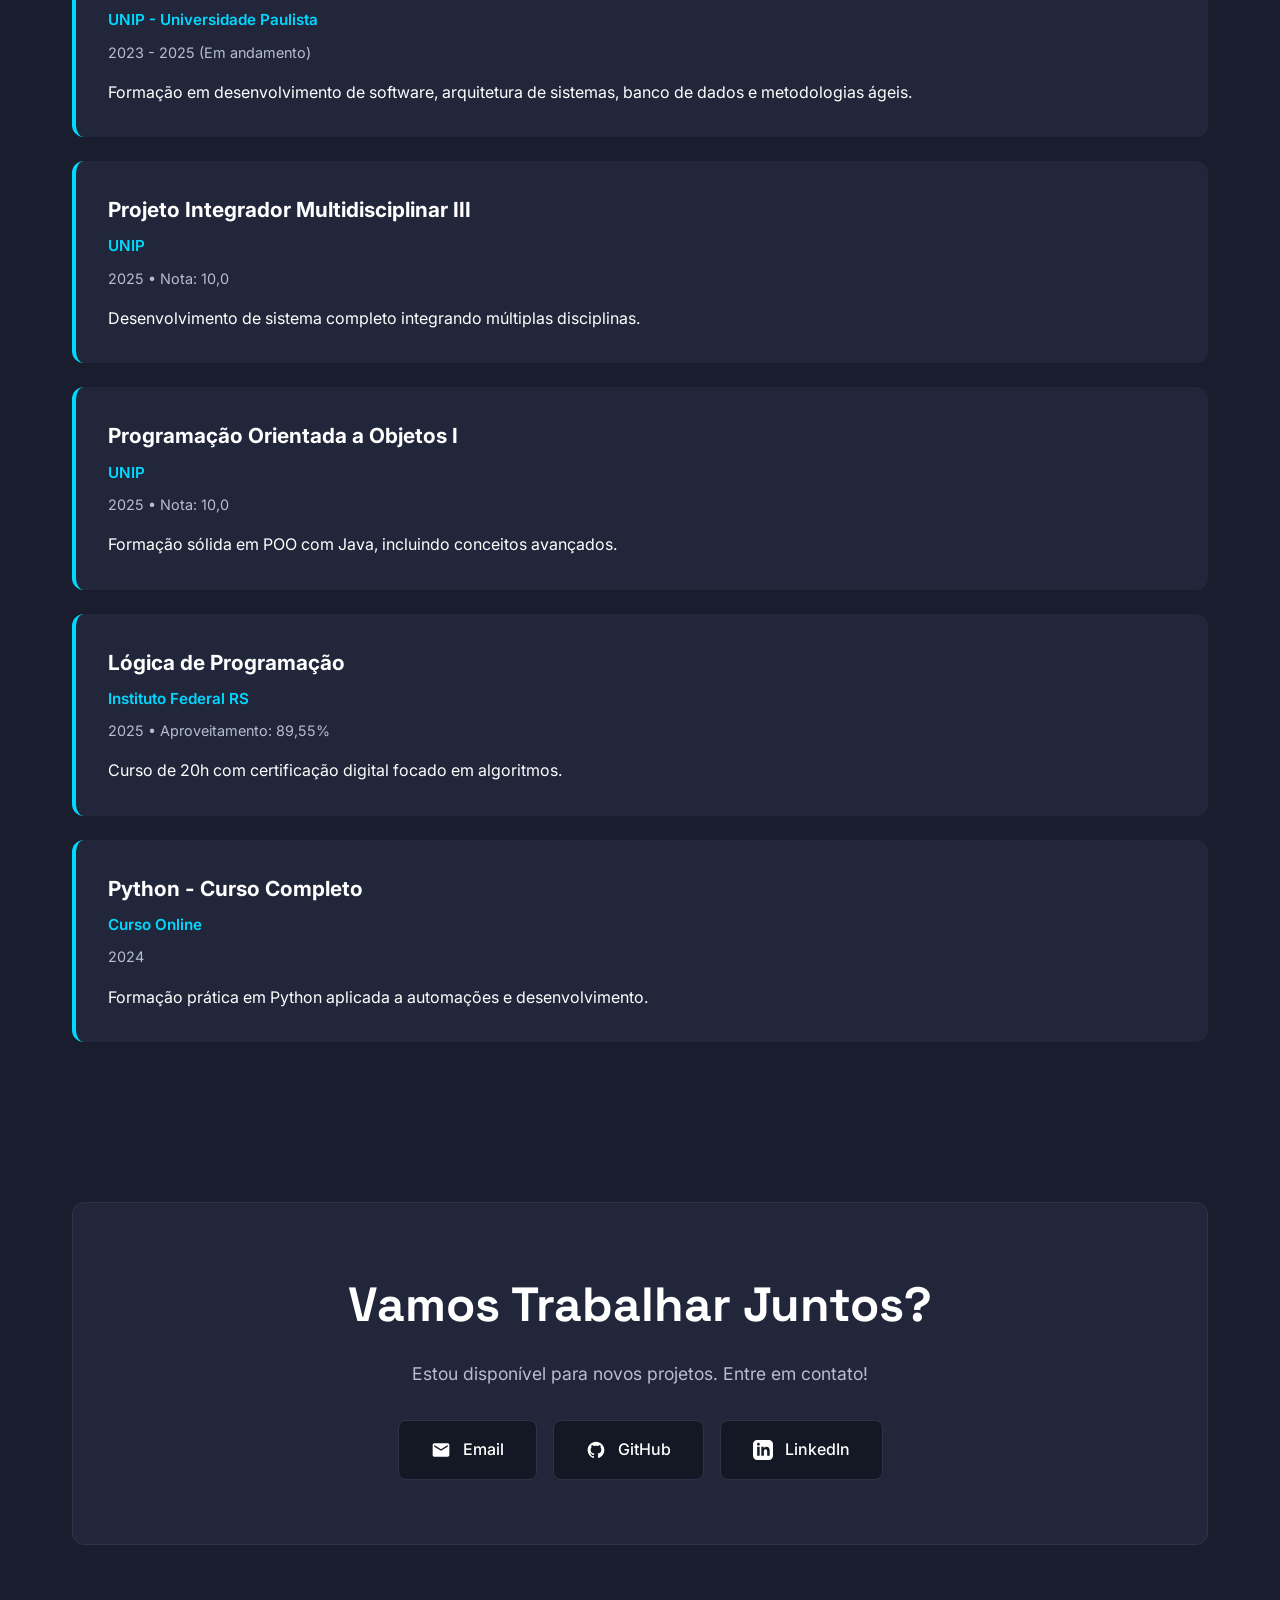
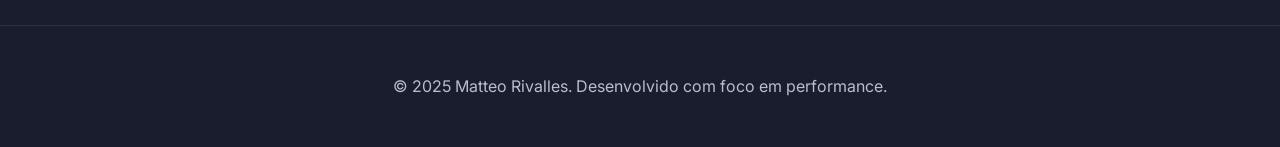
==== commit 6a42a3c3: "Update Projeto Game Java 2D" ====
--- a/index-final.html
+++ b/index-final.html
@@ -223,6 +223,54 @@
                     </div>
                 </div>
             </article>
+            <!-- Projeto 5: Game Java -->
+<article class="project-card reveal">
+    <div class="project-preview carousel-container">
+        <div class="carousel-images">
+            <img src="./game-foto1.jpeg" alt="Game Screenshot 1" class="carousel-image active">
+            <img src="./game-foto2.jpeg" alt="Game Screenshot 2" class="carousel-image">
+            <img src="./game-foto3.jpeg" alt="Game Screenshot 3" class="carousel-image">
+            <img src="./game-foto4.jpeg" alt="Game Screenshot 4" class="carousel-image">
+            <img src="./game-foto5.jpeg" alt="Game Screenshot 5" class="carousel-image">
+            <img src="./game-foto6.jpeg" alt="Game Screenshot 2" class="carousel-image">
+            <img src="./game-foto7.jpeg" alt="Game Screenshot 3" class="carousel-image">
+            <img src="./game-foto8.jpeg" alt="Game Screenshot 4" class="carousel-image">
+        </div>
+        <div class="carousel-indicators">
+            <span class="indicator active" data-index="0"></span>
+            <span class="indicator" data-index="1"></span>
+            <span class="indicator" data-index="2"></span>
+            <span class="indicator" data-index="3"></span>
+            <span class="indicator" data-index="4"></span>
+            <span class="indicator" data-index="5"></span>
+            <span class="indicator" data-index="6"></span>
+            <span class="indicator" data-index="7"></span>
+            <span class="indicator" data-index="8"></span>
+        </div>
+    </div>
+    <div class="project-info">
+        <h3 class="project-title">Cyber Runner</h3>
+        <p class="project-description">
+            Jogo 2D desenvolvido em Java puro, implementando mecânicas de gameplay, 
+            sistema de colisão, gerenciamento de sprites e loop de jogo otimizado.
+        </p>
+        <div class="project-tags">
+            <span class="tag">Java</span>
+            <span class="tag">Game Development</span>
+            <span class="tag">OOP</span>
+            <span class="tag">2D Graphics</span>
+        </div>
+        <div class="project-links">
+            <button class="btn btn-primary preview-button" data-video="game-preview.mp4">
+                Ver Demo
+            </button>
+            <a href="https://github.com/Srrivalles/JogoPlataforma2D" 
+               target="_blank" class="btn btn-secondary">
+                GitHub
+            </a>
+        </div>
+    </div>
+</article>
         </div>
     </section>
 
--- a/styles-hybrid.css
+++ b/styles-hybrid.css
@@ -374,6 +374,73 @@
   flex: 1;
   min-width: 120px;
   text-align: center;
+}
+
+/* ==== CARROSSEL DE IMAGENS ==== */
+.carousel-container {
+    position: relative;
+    overflow: hidden;
+}
+
+.carousel-images {
+    position: relative;
+    width: 100%;
+    height: 100%;
+}
+
+.carousel-image {
+    position: absolute;
+    top: 0;
+    left: 0;
+    width: 100%;
+    height: 100%;
+    object-fit: cover;
+    opacity: 0;
+    transition: opacity 0.5s ease-in-out;
+}
+
+.carousel-image.active {
+    opacity: 1;
+    position: relative;
+}
+
+.carousel-indicators {
+    position: absolute;
+    bottom: 15px;
+    left: 50%;
+    transform: translateX(-50%);
+    display: flex;
+    gap: 8px;
+    z-index: 10;
+}
+
+.indicator {
+    width: 8px;
+    height: 8px;
+    border-radius: 50%;
+    background: rgba(255, 255, 255, 0.4);
+    cursor: pointer;
+    transition: all 0.3s ease;
+}
+
+.indicator.active {
+    background: var(--clr-accent);
+    width: 24px;
+    border-radius: 4px;
+}
+
+.indicator:hover {
+    background: rgba(255, 255, 255, 0.7);
+}
+
+/* Animação de fade suave */
+@keyframes fadeIn {
+    from {
+        opacity: 0;
+    }
+    to {
+        opacity: 1;
+    }
 }
 
 /* ==== SKILLS ==== */
